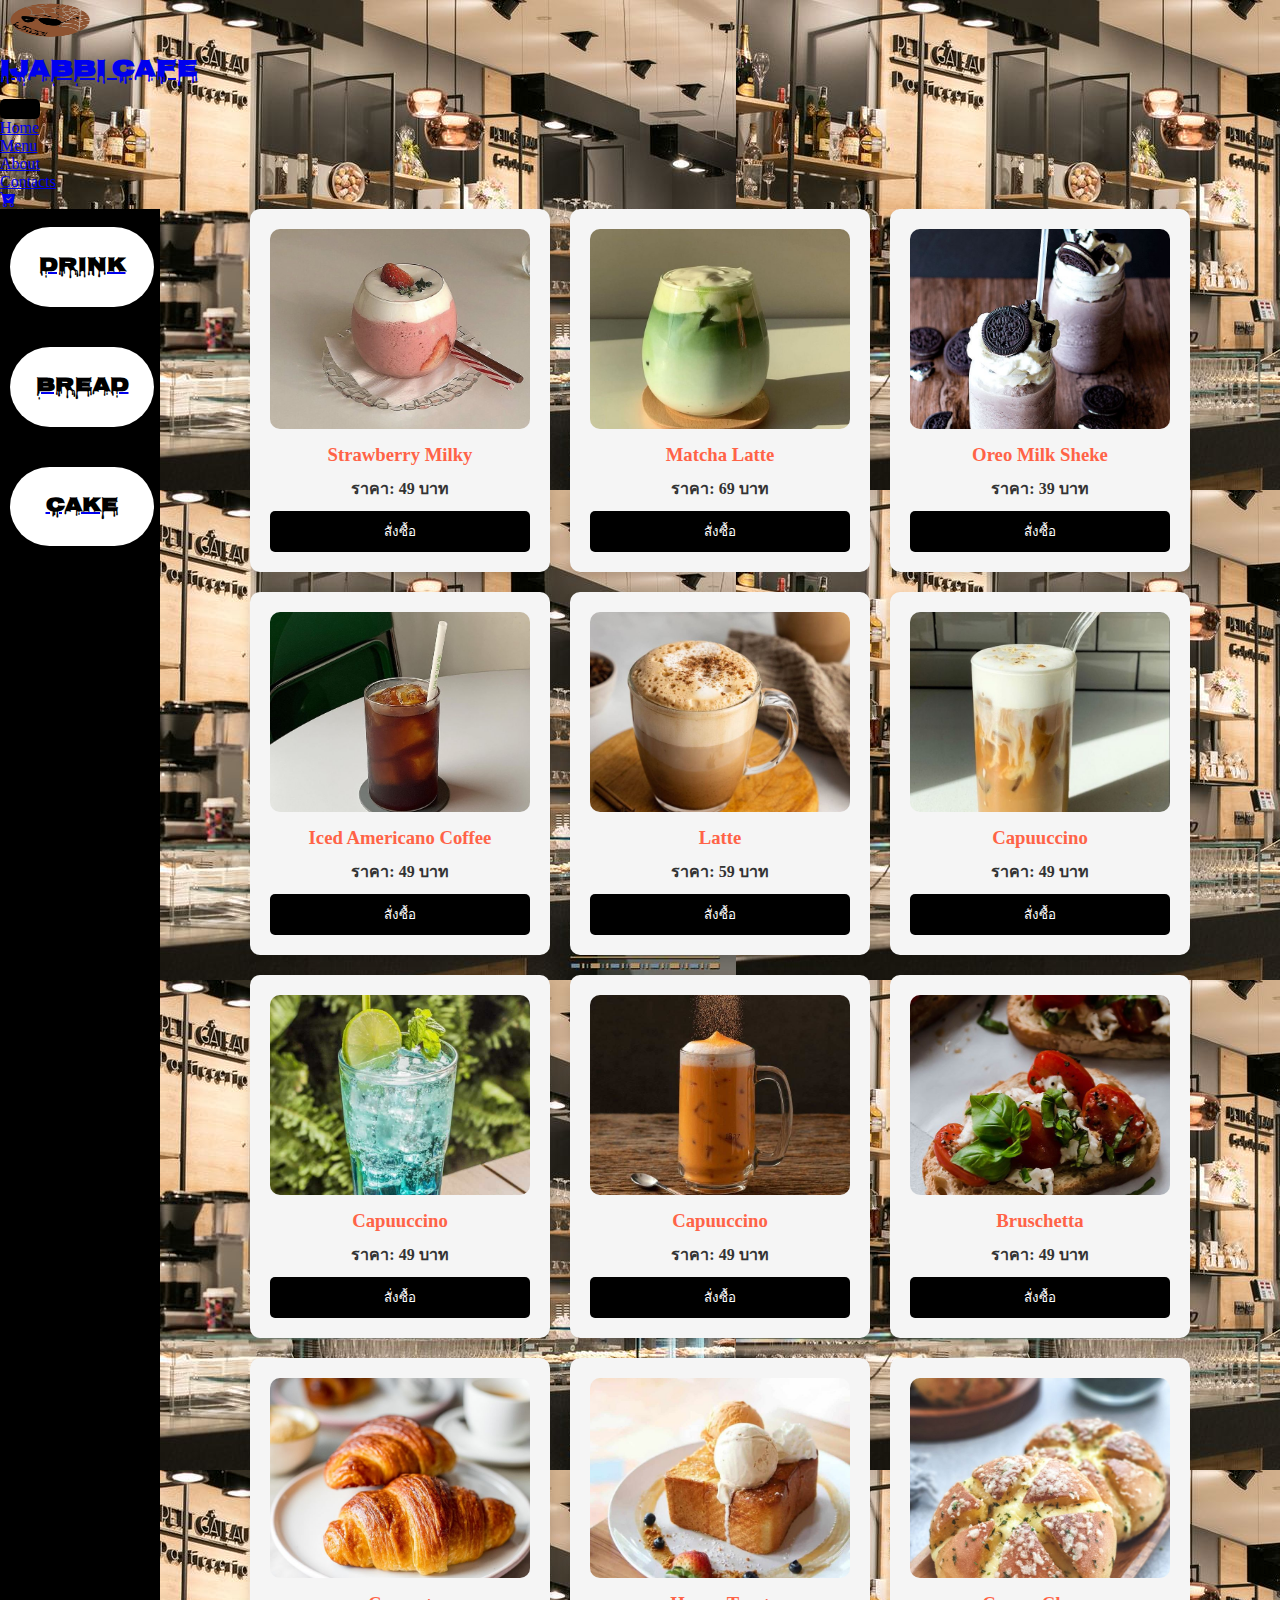
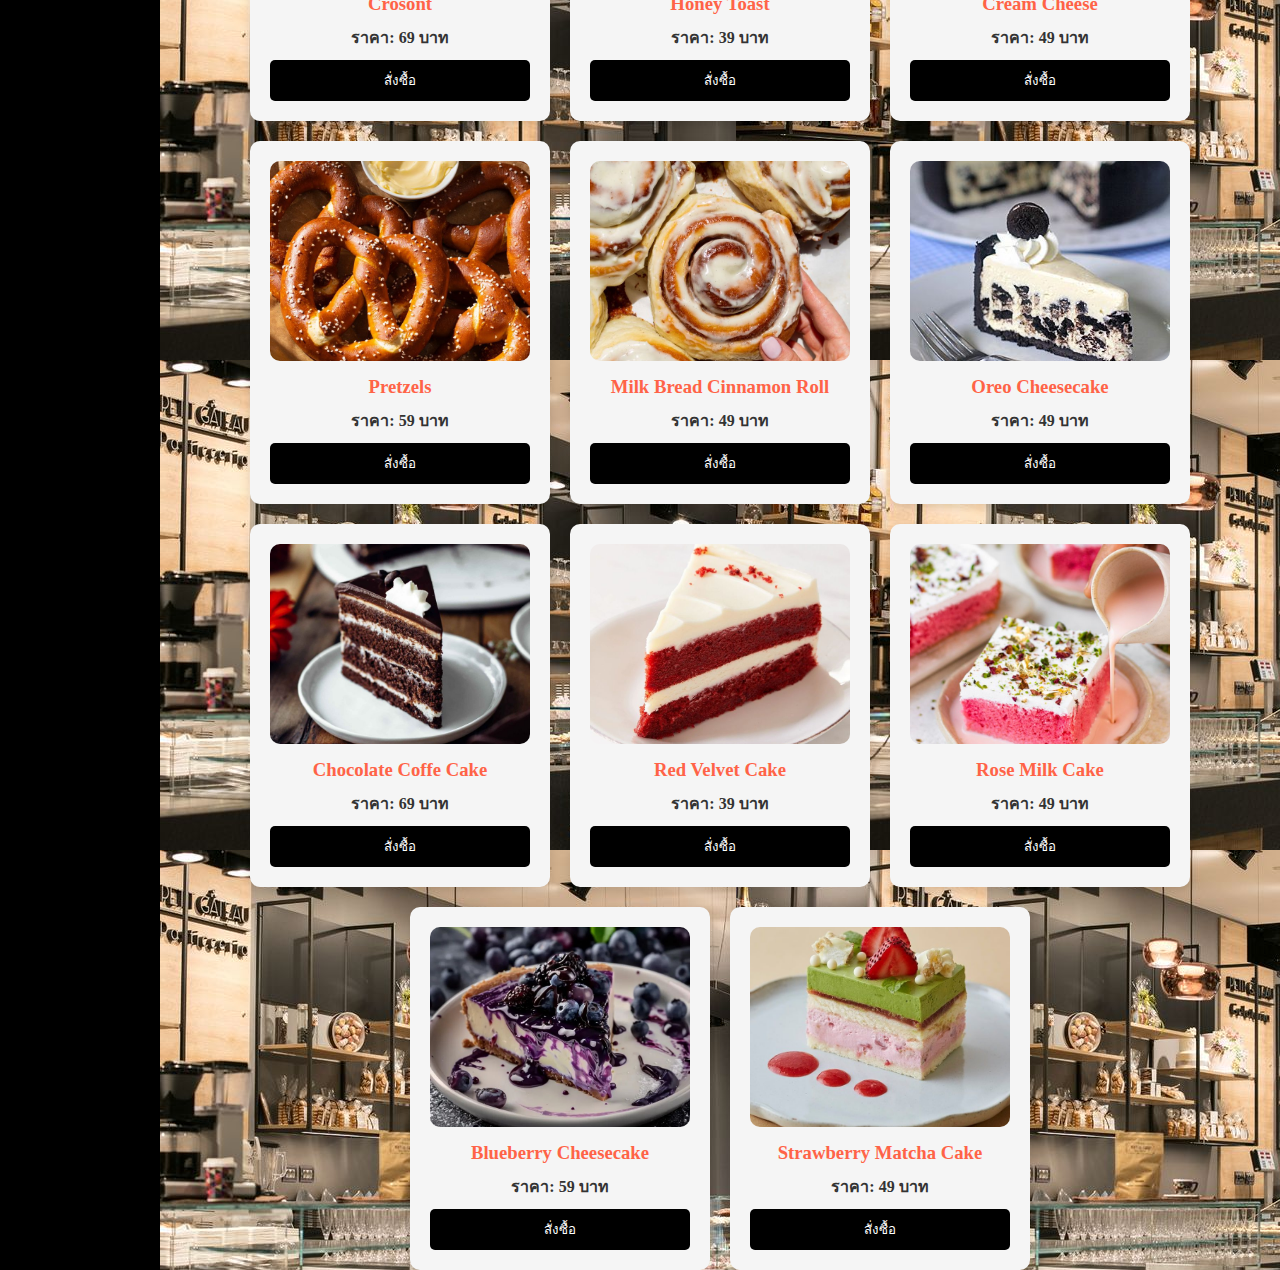
==== new.html @ 63076b38 "Update new.html" ====
<!DOCTYPE html>
<html lang="en">
<head>
    <meta charset="UTF-8">
    <meta name="viewport" content="width=device-width, initial-scale=1.0">
    <title>Menu</title>

    <link rel="stylesheet" href="style.css">
    <link href="https://cdn.jsdelivr.net/npm/bootstrap@5.0.2/dist/css/bootstrap.min.css" rel="stylesheet" integrity="sha384-EVSTQN3/azprG1Anm3QDgpJLIm9Nao0Yz1ztcQTwFspd3yD65VohhpuuCOmLASjC" crossorigin="anonymous">
    <link rel="stylesheet" href="https://cdn.jsdelivr.net/npm/bootstrap-icons@1.11.3/font/bootstrap-icons.min.css">
</head>
<body>
    <!-- #C98860 #EFCEAD #8E5431 -->
    
    <!-- Navbar -->
    <nav class="navbar navbar-expand-sm navbar-dark style="background: black;"> 
        <div class="container">
            <a href="index.html" class="navbar-brand d-flex justify-content-start align-items-center">
                <img src="img/logo/logo.png" style="width: 100px;">
                <h2 class="ps-3" style="font-family: Nosifer, sans-serif;">IJABBI CAFE</h2>
            </a>
            <button class="navbar-toggler" type="button" data-bs-toggle="collapse" data-bs-target="#navbar1" aria-controls="navbar1" aria-expanded="false" aria-label="Toggle navigation">
                <span class="navbar-toggler-icon"></span>
            </button>
            <div id="navbar1" class="collapse navbar-collapse">
                <ul class="navbar-nav ms-auto">
                    <li class="nav-item">
                        <a href="index.html" class="nav-link">Home</a>
                    </li>
                    <li class="nav-item">
                        <a href="new.html" class="nav-link active">Menu</a>
                    </li>
                    <li class="nav-item">
                        <a href="#" class="nav-link">About</a>
                    </li>
                    <li class="nav-item">
                        <a href="#" class="nav-link">Contacts</a>
                    </li>
                </ul>
                <a href="SHOP.html" class="nav-link ps-5"><i class="bi bi-cart-check-fill fs-2 text-danger"></i></a>
            </div>
        </div>
    </nav>

    <div class="flex">
        <!-- Start Sidebar -->
    <div>
        <div class="sidebar">
            <br>
                <a href="#drink"><div class="bo">
                    <h4>DRINK</h4>
                </div></a>
                <a href="#bread"><div class="bo">
                    <h4>BREAD</h4>
                </div></a>
                <a href="#cake"><div class="bo">
                    <h4>CAKE</h4>
                </div></a>
        </div>
    </div>
    <!-- Stop Sidebar -->

    <!-- Start Menu -->
    <div class="food-list">
        <div class="food-item" id="drink">
            <img src="img/drink/1.jpg">
            <h3>Strawberry Milky</h3>
            <p class="price">ราคา: 49 บาท</p>
            <button>สั่งซื้อ</button>
        </div>
        <div class="food-item">
            <img src="img/drink/2.jpg">
            <h3>Matcha Latte</h3>
            <p class="price">ราคา: 69 บาท</p>
            <button>สั่งซื้อ</button>
        </div>
        <div class="food-item">
            <img src="img/drink/3.jpg">
            <h3>Oreo Milk Sheke</h3>
            <p class="price">ราคา: 39 บาท</p>
            <button>สั่งซื้อ</button>
        </div>
        <div class="food-item">
            <img src="img/drink/4.jpg">
            <h3>Iced Americano Coffee</h3>
            <p class="price">ราคา: 49 บาท</p>
            <button>สั่งซื้อ</button>
        </div>
        <div class="food-item">
            <img src="img/drink/5.jpg">
            <h3>Latte</h3>
            <p class="price">ราคา: 59 บาท</p>
            <button>สั่งซื้อ</button>
        </div>
        <div class="food-item">
            <img src="img/drink/6.jpg">
            <h3>Capuuccino</h3>
            <p class="price">ราคา: 49 บาท</p>
            <button>สั่งซื้อ</button>
        </div>
        <div class="food-item">
            <img src="img/drink/7.jpg">
            <h3>Capuuccino</h3>
            <p class="price">ราคา: 49 บาท</p>
            <button>สั่งซื้อ</button>
        </div>
        <div class="food-item">
            <img src="img/drink/8.jpg">
            <h3>Capuuccino</h3>
            <p class="price">ราคา: 49 บาท</p>
            <button>สั่งซื้อ</button>
        </div>

        <div class="food-item" id="bread">
            <img src="img/Bread/1.jpg">
            <h3>Bruschetta</h3>
            <p class="price">ราคา: 49 บาท</p>
            <button>สั่งซื้อ</button>
        </div>
        <div class="food-item">
            <img src="img/Bread/2.jpg">
            <h3>Crosont</h3>
            <p class="price">ราคา: 69 บาท</p>
            <button>สั่งซื้อ</button>
        </div>
        <div class="food-item">
            <img src="img/Bread/3.jpg">
            <h3>Honey Toast</h3>
            <p class="price">ราคา: 39 บาท</p>
            <button>สั่งซื้อ</button>
        </div>
        <div class="food-item">
            <img src="img/Bread/4.jpg">
            <h3>Cream Cheese</h3>
            <p class="price">ราคา: 49 บาท</p>
            <button>สั่งซื้อ</button>
        </div>
        <div class="food-item">
            <img src="img/Bread/5.jpg">
            <h3>Pretzels</h3>
            <p class="price">ราคา: 59 บาท</p>
            <button>สั่งซื้อ</button>
        </div>
        <div class="food-item">
            <img src="img/Bread/6.jpg">
            <h3>Milk Bread Cinnamon Roll</h3>
            <p class="price">ราคา: 49 บาท</p>
            <button>สั่งซื้อ</button>
        </div>

        <div class="food-item" id="cake">
            <img src="img/Cake/1.jpg">
            <h3>Oreo Cheesecake</h3>
            <p class="price">ราคา: 49 บาท</p>
            <button>สั่งซื้อ</button>
        </div>
        <div class="food-item">
            <img src="img/Cake/2.jpg">
            <h3>Chocolate Coffe Cake</h3>
            <p class="price">ราคา: 69 บาท</p>
            <button>สั่งซื้อ</button>
        </div>
        <div class="food-item">
            <img src="img/Cake/3.jpg">
            <h3>Red Velvet Cake</h3>
            <p class="price">ราคา: 39 บาท</p>
            <button>สั่งซื้อ</button>
        </div>
        <div class="food-item">
            <img src="img/Cake/4.jpg">
            <h3>Rose Milk Cake</h3>
            <p class="price">ราคา: 49 บาท</p>
            <button>สั่งซื้อ</button>
        </div>
        <div class="food-item">
            <img src="img/Cake/5.jpg">
            <h3>Blueberry Cheesecake</h3>
            <p class="price">ราคา: 59 บาท</p>
            <button>สั่งซื้อ</button>
        </div>
        <div class="food-item">
            <img src="img/Cake/6.jpg">
            <h3>Strawberry Matcha Cake</h3>
            <p class="price">ราคา: 49 บาท</p>
            <button>สั่งซื้อ</button>
        </div>
    </div>
    <!-- Stop Menu -->

        <script src="index.js"></script>
</body>
</html>
---- style.css ----
@import url('https://fonts.googleapis.com/css2?family=Linden+Hill:ital@0;1&family=Literata:ital,opsz,wght@0,7..72,200..900;1,7..72,200..900&family=Nosifer&display=swap');
* {
    margin: 0;
    padding: 0;
    box-sizing: border-box;
}
body {
    background-image: url('download (4).jpg'); 
}
.navbar-custom {
    background-color: black; 
}
.navbar-brand {
    font-family: "Nosifer", sans-serif;
    font-weight: 700;
}
.navbar-brand img {
    height: 40px;
    margin-right: 10px;
}
.flex {
    display: flex;
}
.sidebar {
    width: 160px;
    height: 100%;
    background: black;
    justify-content: center;
    align-items: center;
}
.bo {
    justify-content: center;
    align-items: center;
    display: flex;
    text-align: center;
    margin-bottom: 40px;
    width: 90%;
    height: 3%;
    margin-left: 10px;
    border-radius: 100px;
    background: white;
    color: black;
    font-family: "Nosifer", sans-serif;
    font-size: 20px;
}
.sidebar :hover {
    background: #FF6347;
    color: white;
}

.food-list {
    display: flex;
    flex-wrap: wrap;
    justify-content: center;
    gap: 20px;
}
.food-item {
    background-color: whitesmoke;
    padding: 20px;
    border-radius: 10px;
    box-shadow: 0 4px 8px rgba(0, 0, 0, 0.1);
    text-align: center;
    max-width: 300px;
    flex: 1 1 calc(33.333% - 20px);
    display: flex;
    flex-direction: column;
    justify-content: space-between;
    transition: transform 0.3s;
}
.food-item:hover {
    transform: translateY(-10px);
}
.food-item img {
    width: 100%;
    height: auto;
    border-radius: 10px;
    max-height: 200px;
    object-fit: cover;
}
h3 {
    margin-top: 15px;
    color: #FF6347;
}
.price {
    font-weight: bold;
    color: #333;
    margin: 10px 0;
}
button {
    background-color: black;
    color: white;
    border: none;
    padding: 10px 20px;
    border-radius: 5px;
    cursor: pointer;
    transition: background-color 0.3s;
}
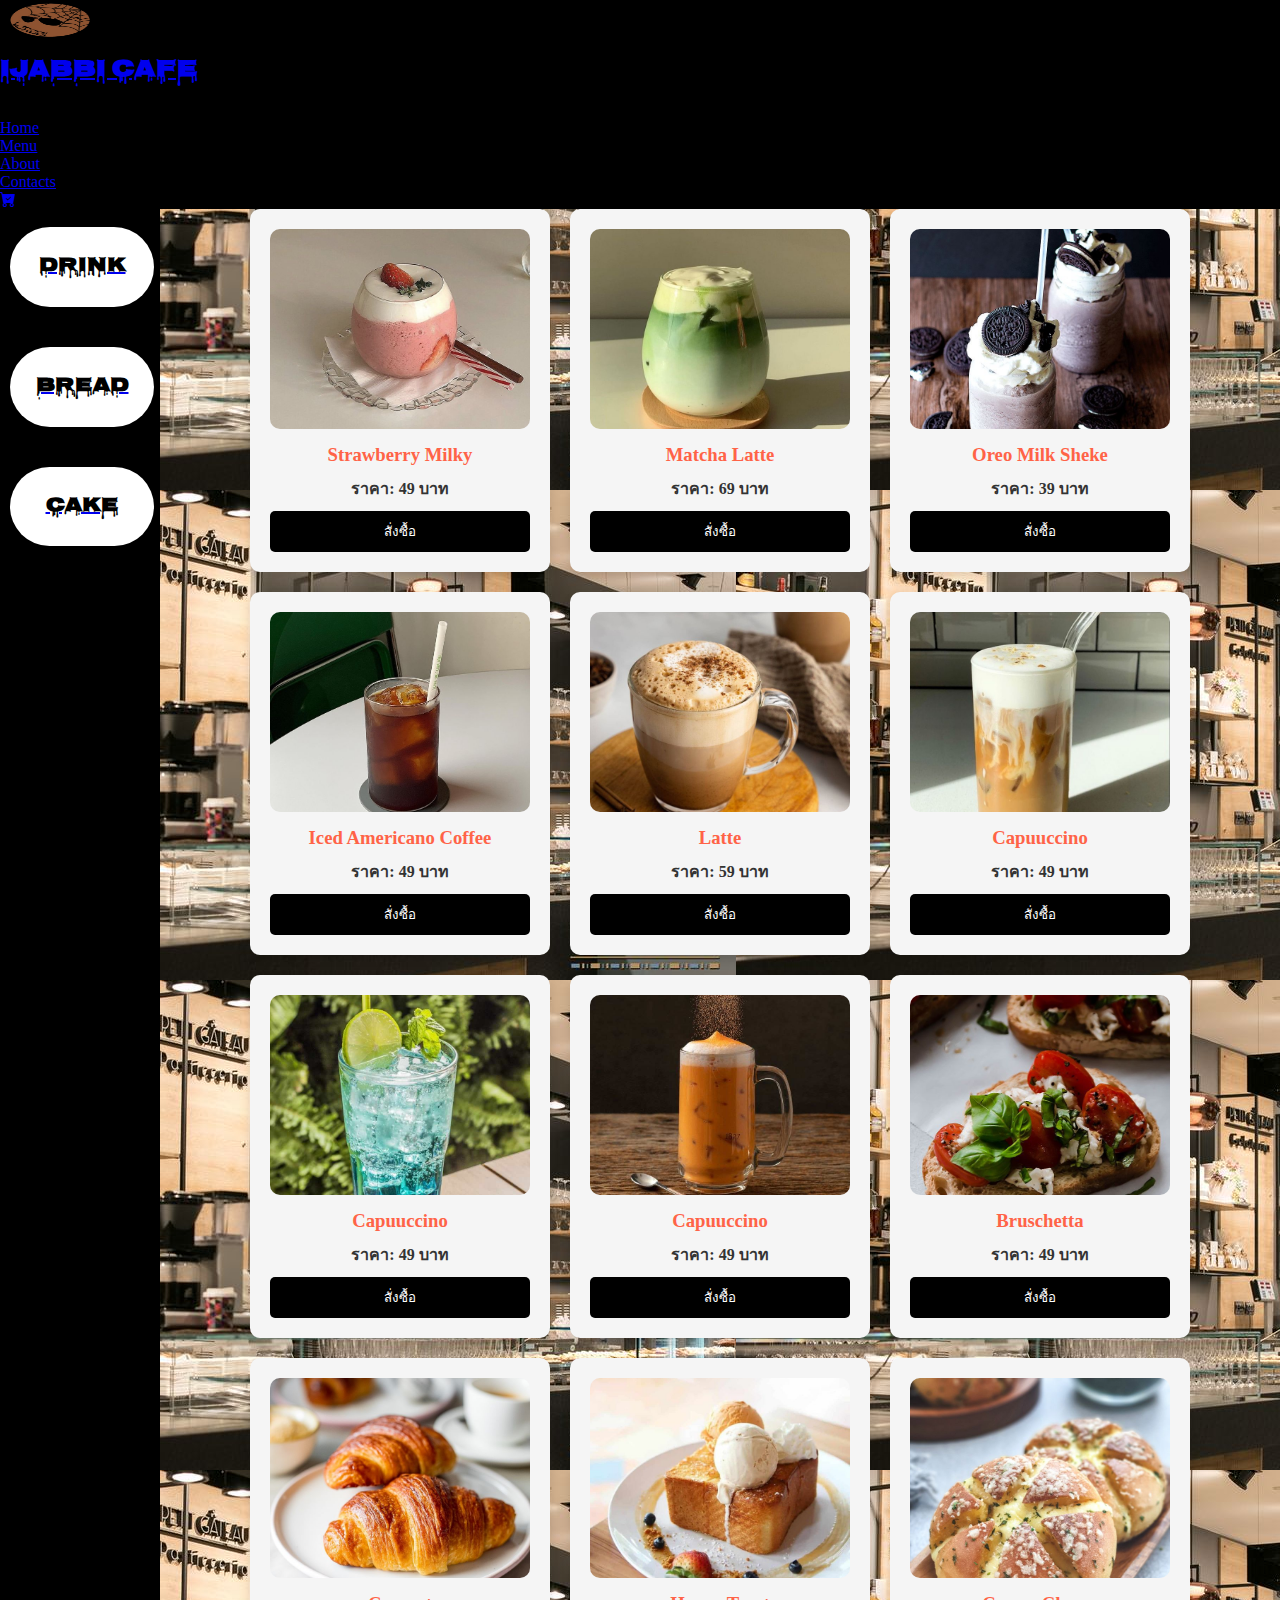
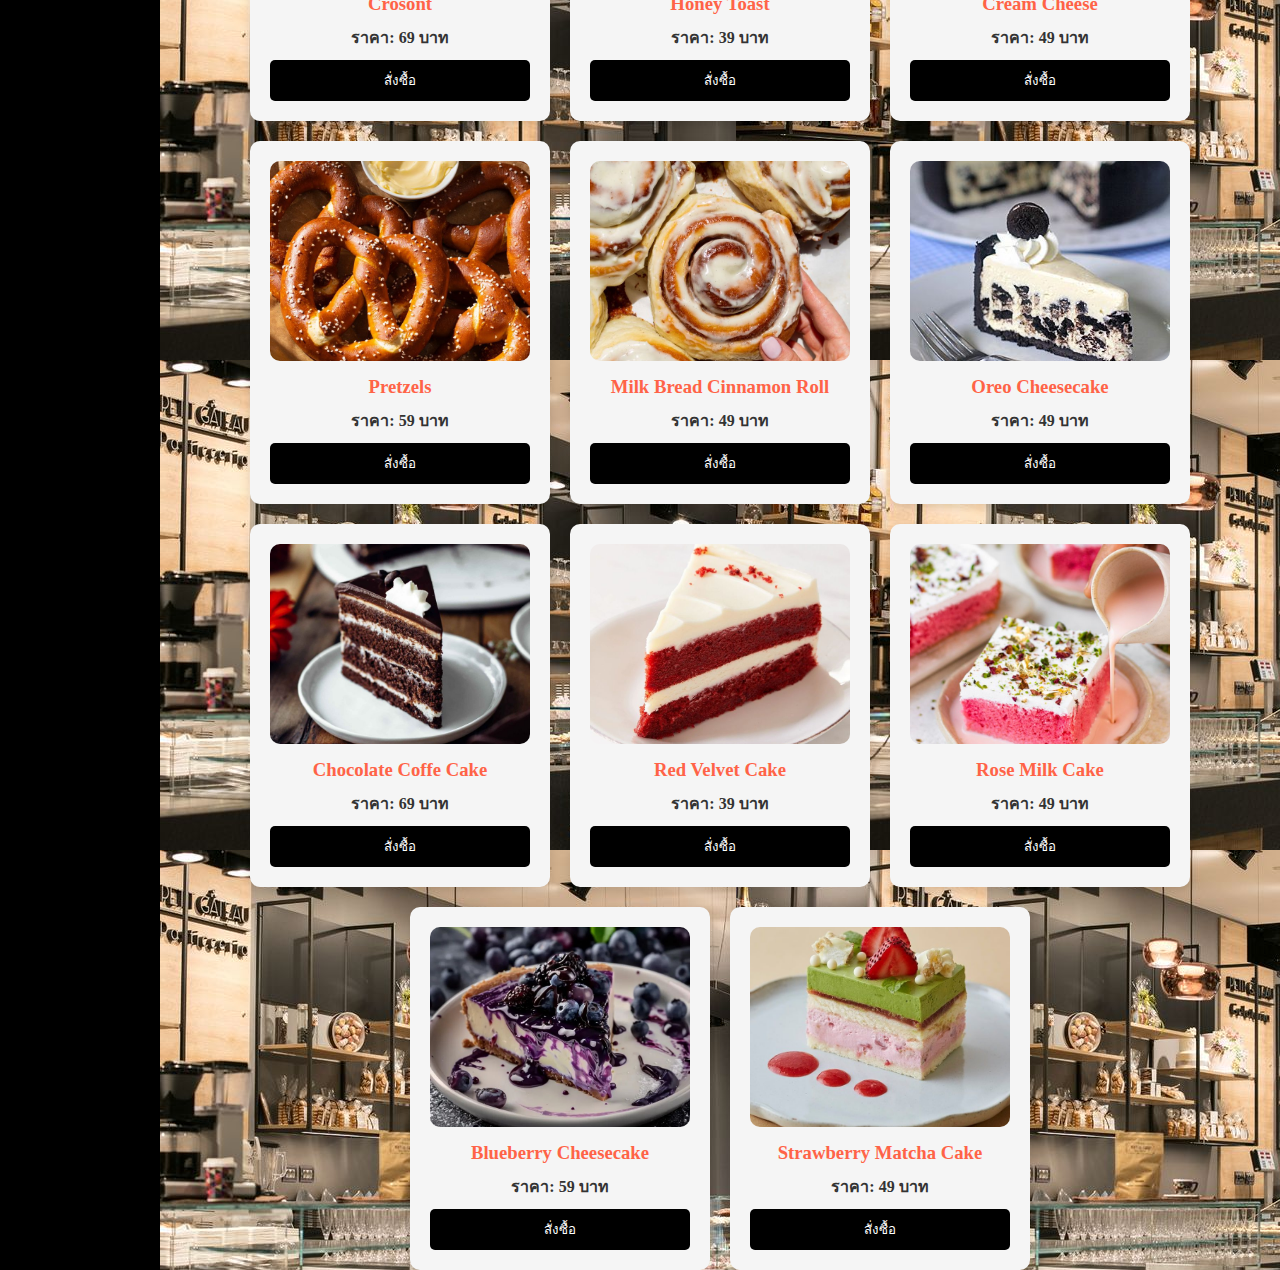
==== commit 796f9ab5: "Update new.html" ====
--- a/new.html
+++ b/new.html
@@ -13,7 +13,7 @@
     <!-- #C98860 #EFCEAD #8E5431 -->
     
     <!-- Navbar -->
-    <nav class="navbar navbar-expand-sm navbar-dark style="background: black;"> 
+    <nav class="navbar navbar-expand-sm navbar-dark" style="background-color: black;"> 
         <div class="container">
             <a href="index.html" class="navbar-brand d-flex justify-content-start align-items-center">
                 <img src="img/logo/logo.png" style="width: 100px;">
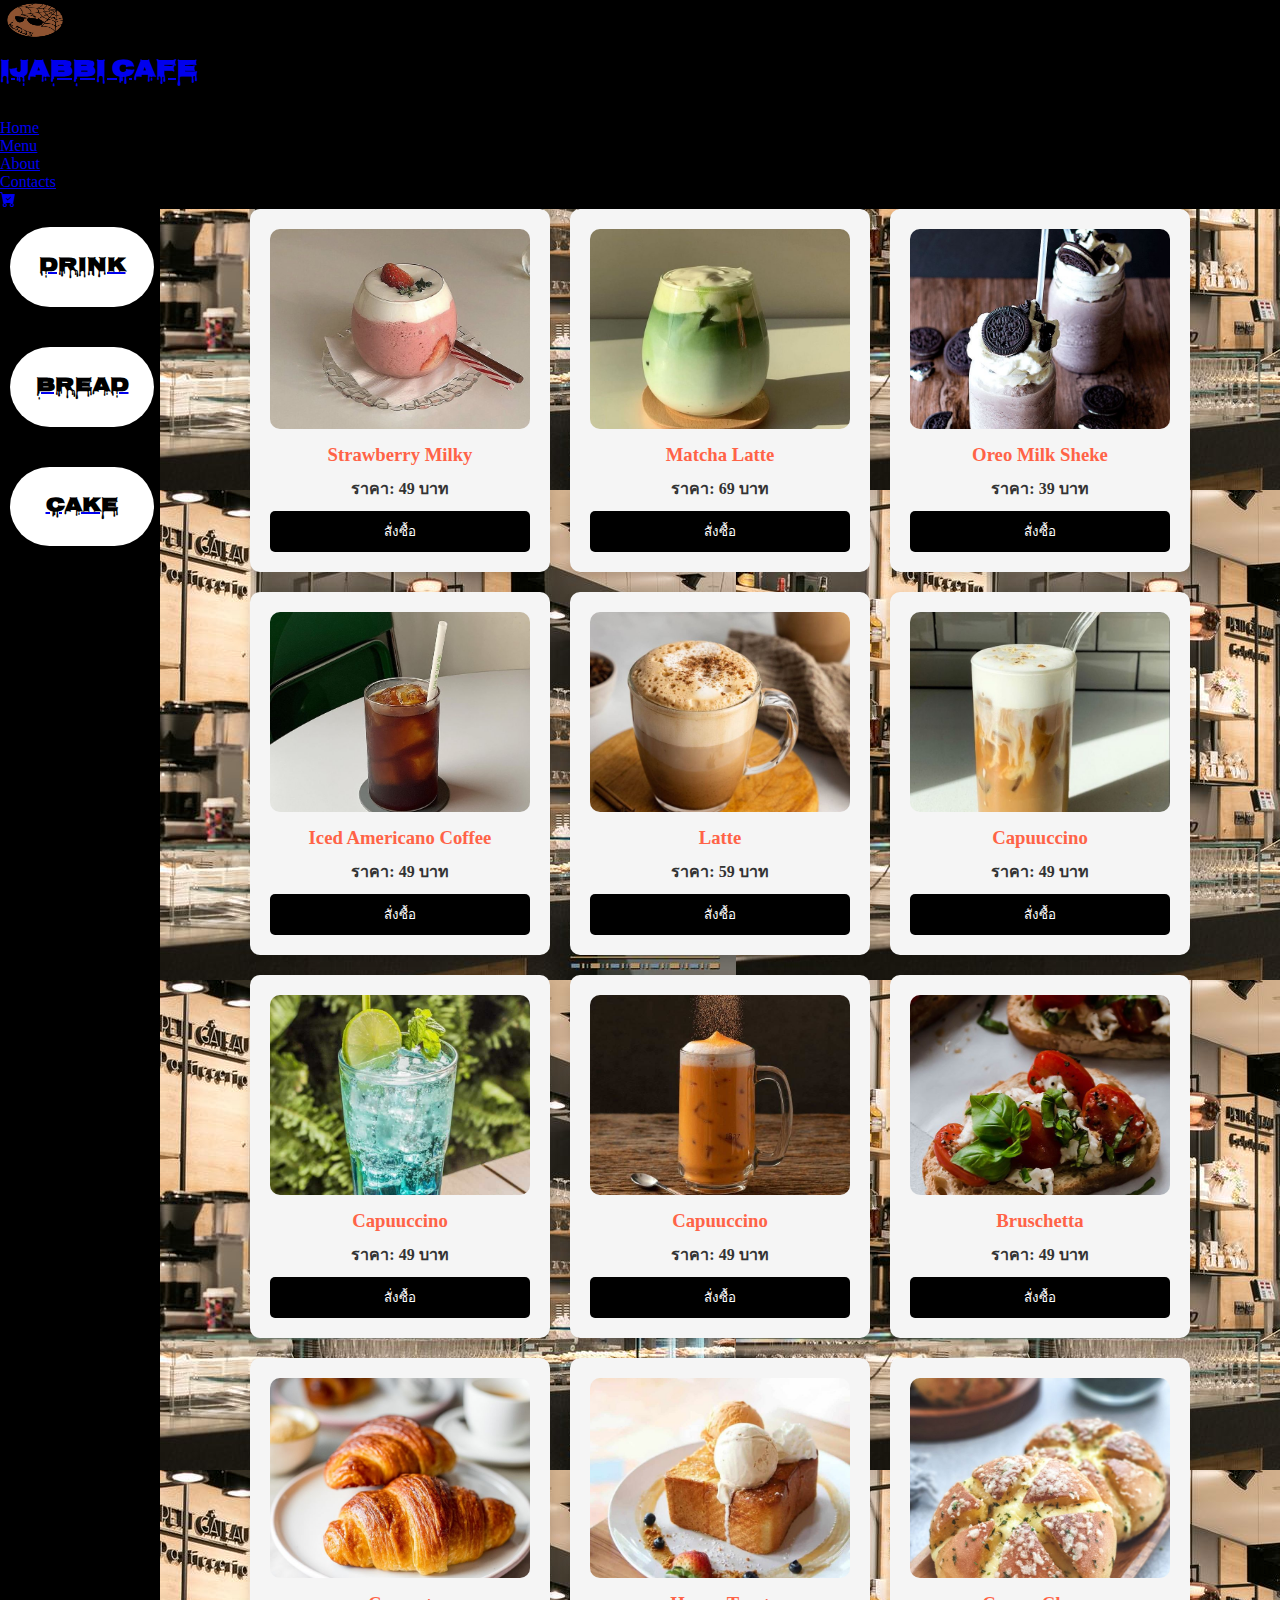
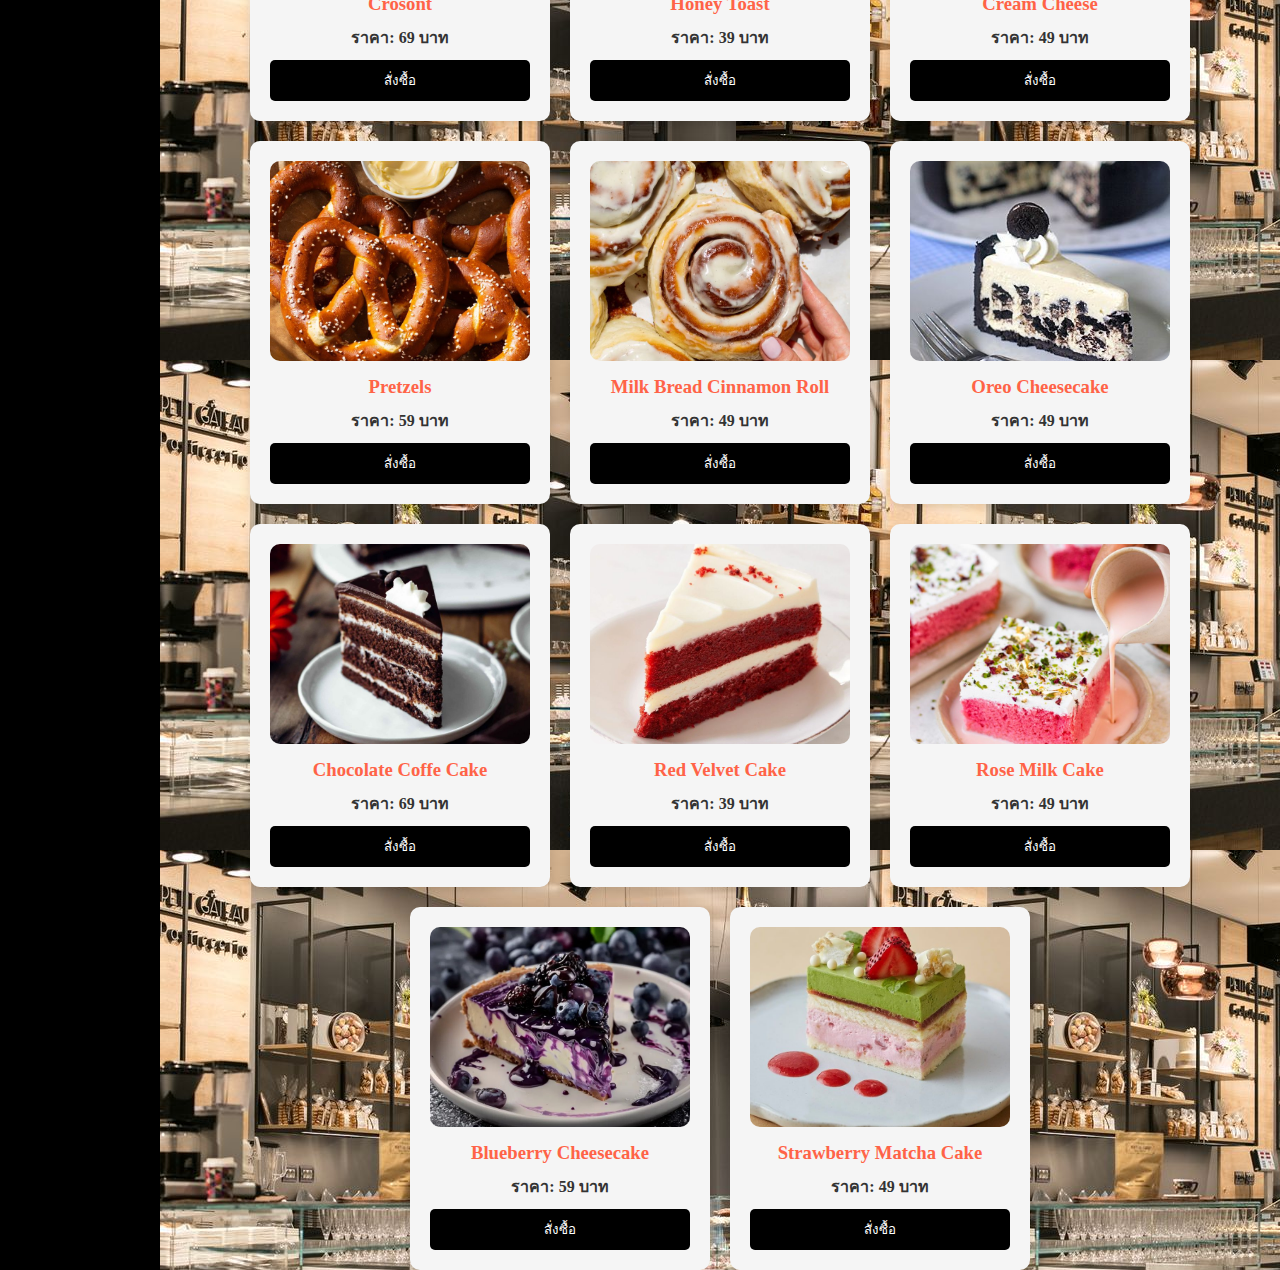
==== commit e52258c4: "Update new.html" ====
--- a/new.html
+++ b/new.html
@@ -16,7 +16,7 @@
     <nav class="navbar navbar-expand-sm navbar-dark" style="background-color: black;"> 
         <div class="container">
             <a href="index.html" class="navbar-brand d-flex justify-content-start align-items-center">
-                <img src="img/logo/logo.png" style="width: 100px;">
+                <img src="img/logo/logo.png" style="width: 70px;">
                 <h2 class="ps-3" style="font-family: Nosifer, sans-serif;">IJABBI CAFE</h2>
             </a>
             <button class="navbar-toggler" type="button" data-bs-toggle="collapse" data-bs-target="#navbar1" aria-controls="navbar1" aria-expanded="false" aria-label="Toggle navigation">
@@ -25,7 +25,7 @@
             <div id="navbar1" class="collapse navbar-collapse">
                 <ul class="navbar-nav ms-auto">
                     <li class="nav-item">
-                        <a href="index.html" class="nav-link">Home</a>
+                        <a href="index.html" class="nav-link ">Home</a>
                     </li>
                     <li class="nav-item">
                         <a href="new.html" class="nav-link active">Menu</a>
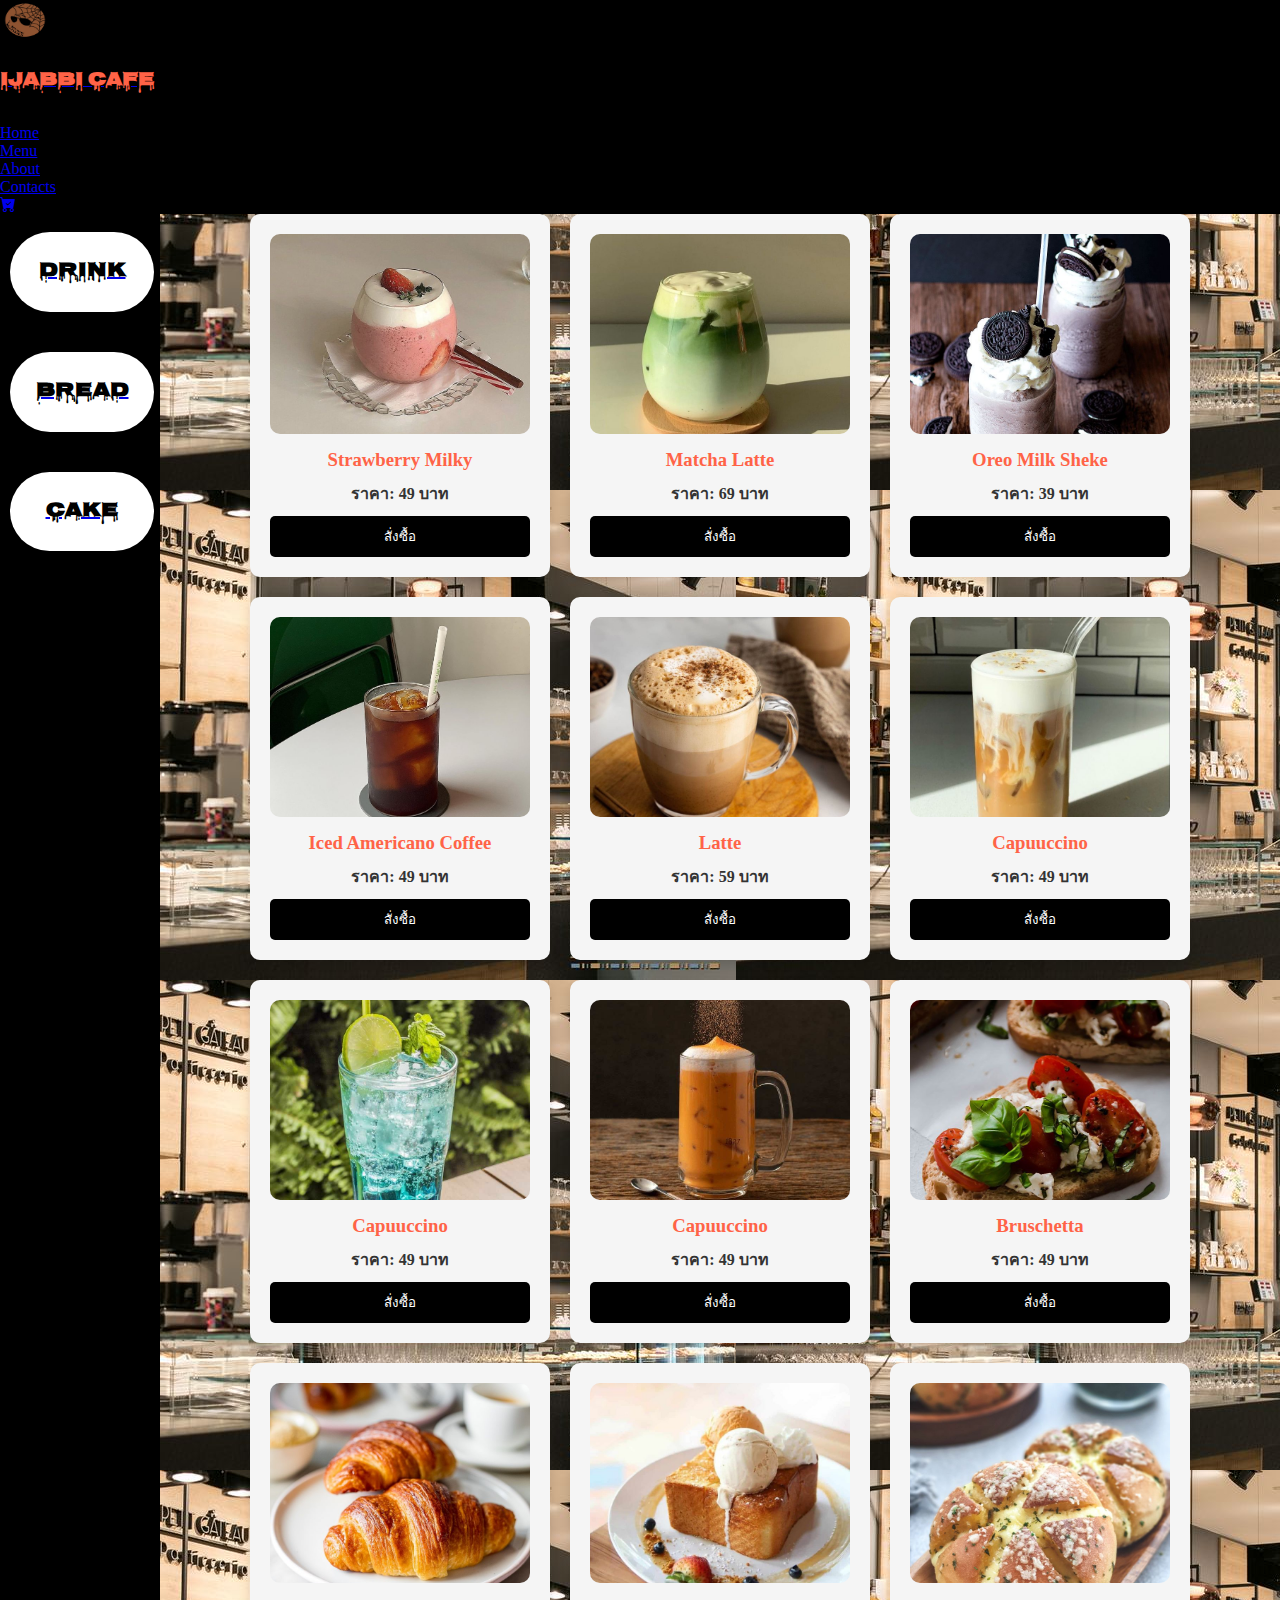
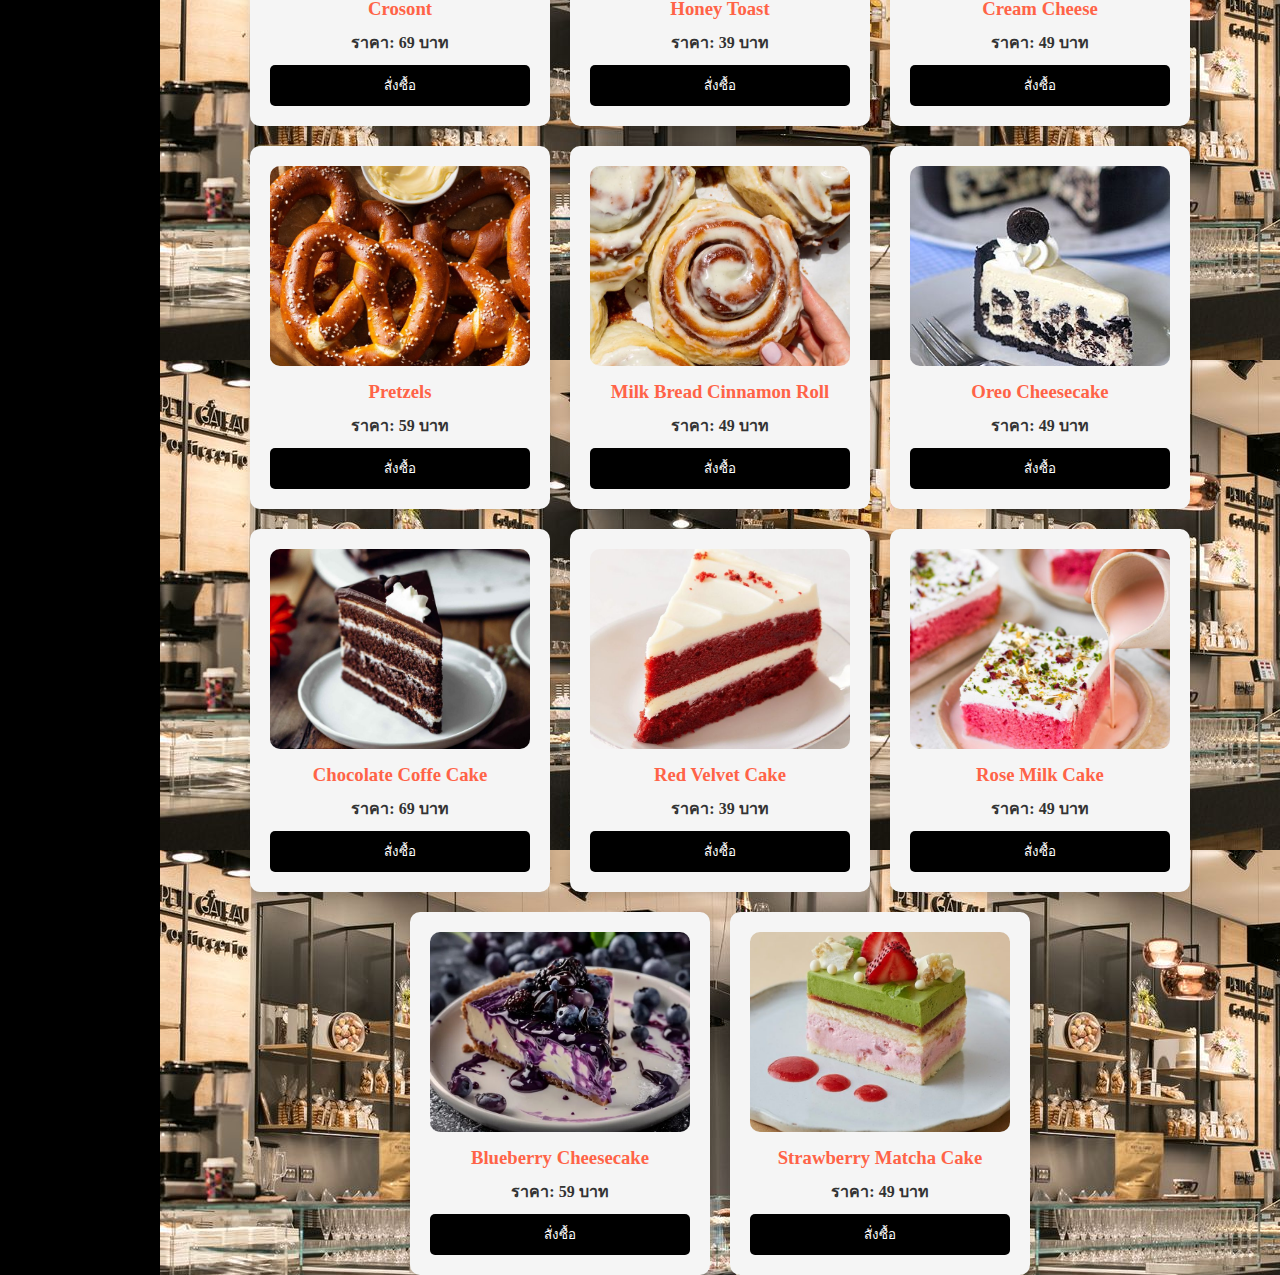
==== commit cfa9aeba: "Update new.html" ====
--- a/new.html
+++ b/new.html
@@ -16,8 +16,8 @@
     <nav class="navbar navbar-expand-sm navbar-dark" style="background-color: black;"> 
         <div class="container">
             <a href="index.html" class="navbar-brand d-flex justify-content-start align-items-center">
-                <img src="img/logo/logo.png" style="width: 70px;">
-                <h2 class="ps-3" style="font-family: Nosifer, sans-serif;">IJABBI CAFE</h2>
+                <img src="img/logo/logo.png" style="width: 50px;">
+                <h3 class="ps-3" style="font-family: Nosifer, sans-serif;">IJABBI CAFE</h3>
             </a>
             <button class="navbar-toggler" type="button" data-bs-toggle="collapse" data-bs-target="#navbar1" aria-controls="navbar1" aria-expanded="false" aria-label="Toggle navigation">
                 <span class="navbar-toggler-icon"></span>
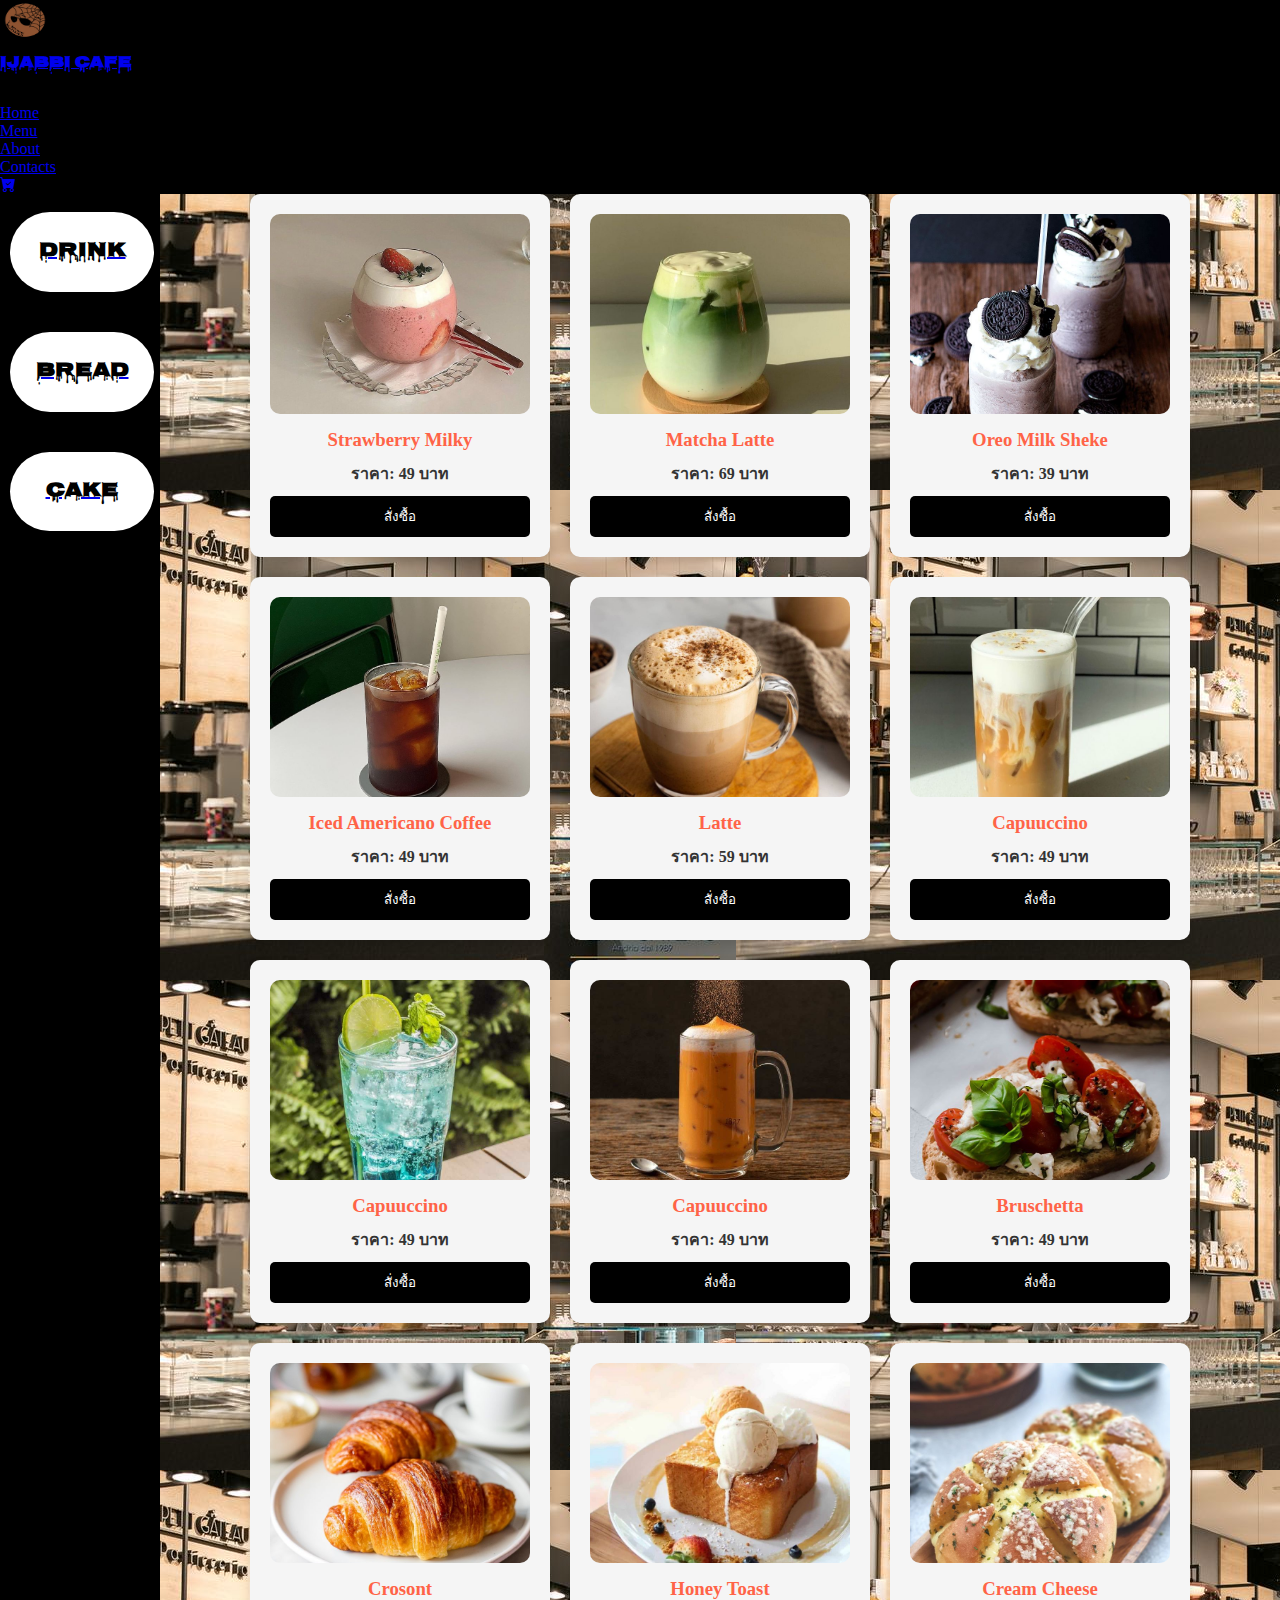
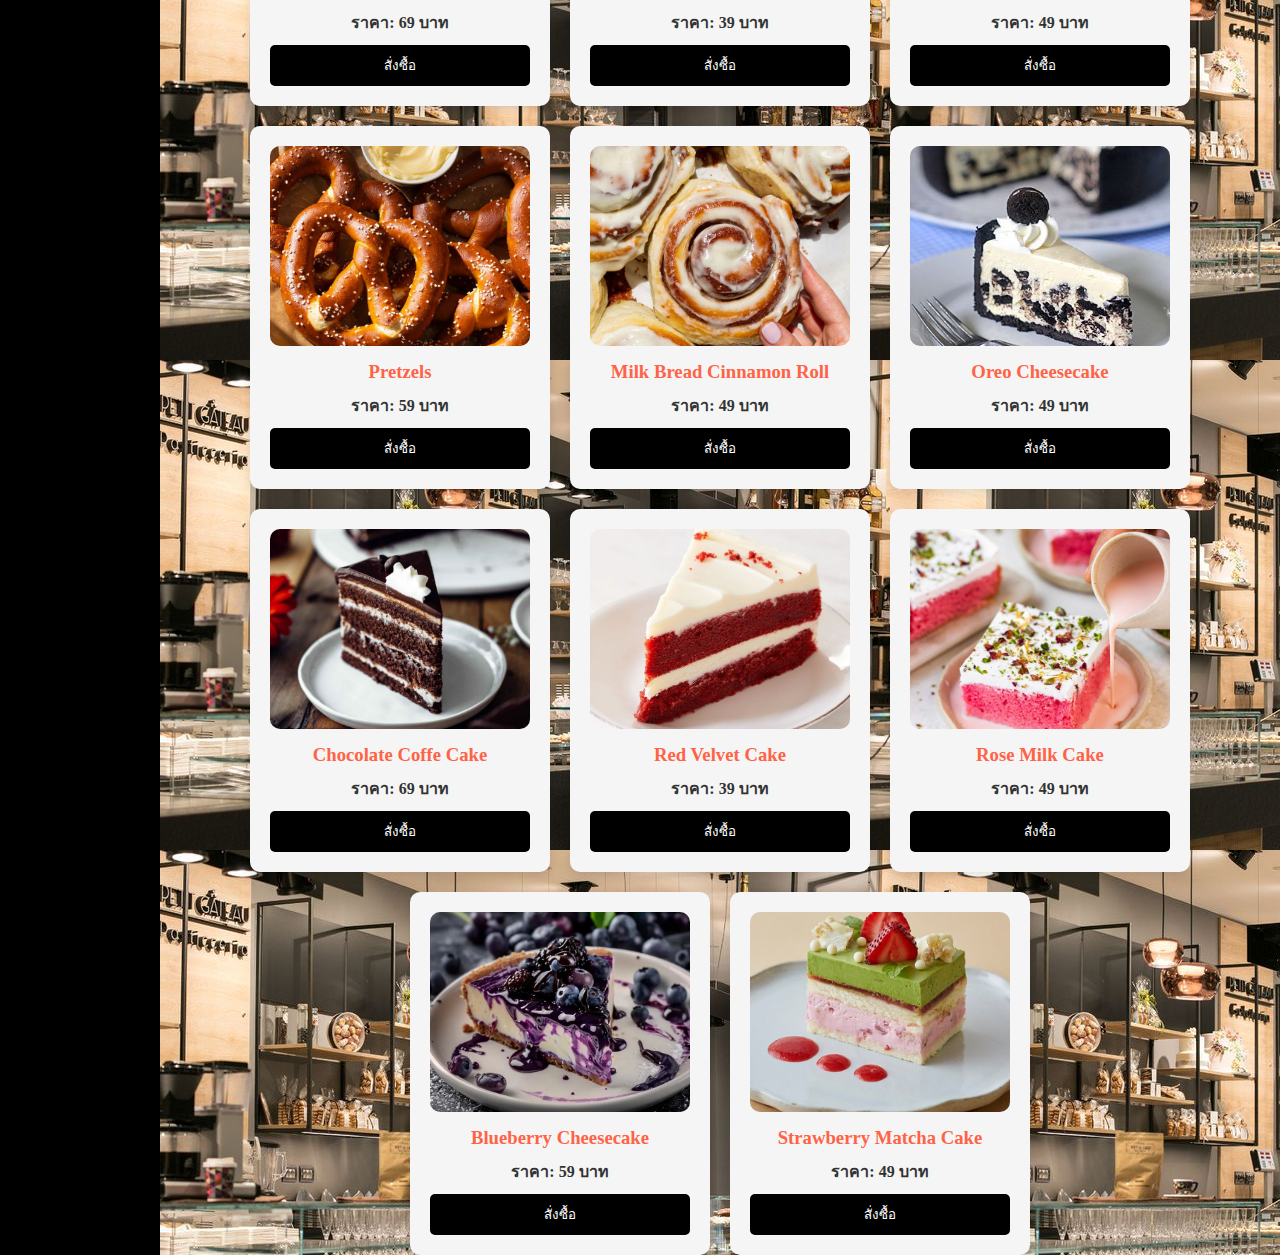
==== commit dc441eb5: "Update new.html" ====
--- a/new.html
+++ b/new.html
@@ -17,7 +17,7 @@
         <div class="container">
             <a href="index.html" class="navbar-brand d-flex justify-content-start align-items-center">
                 <img src="img/logo/logo.png" style="width: 50px;">
-                <h3 class="ps-3" style="font-family: Nosifer, sans-serif;">IJABBI CAFE</h3>
+                <h4 class="ps-3" style="font-family: Nosifer, sans-serif;">IJABBI CAFE</h4>
             </a>
             <button class="navbar-toggler" type="button" data-bs-toggle="collapse" data-bs-target="#navbar1" aria-controls="navbar1" aria-expanded="false" aria-label="Toggle navigation">
                 <span class="navbar-toggler-icon"></span>
